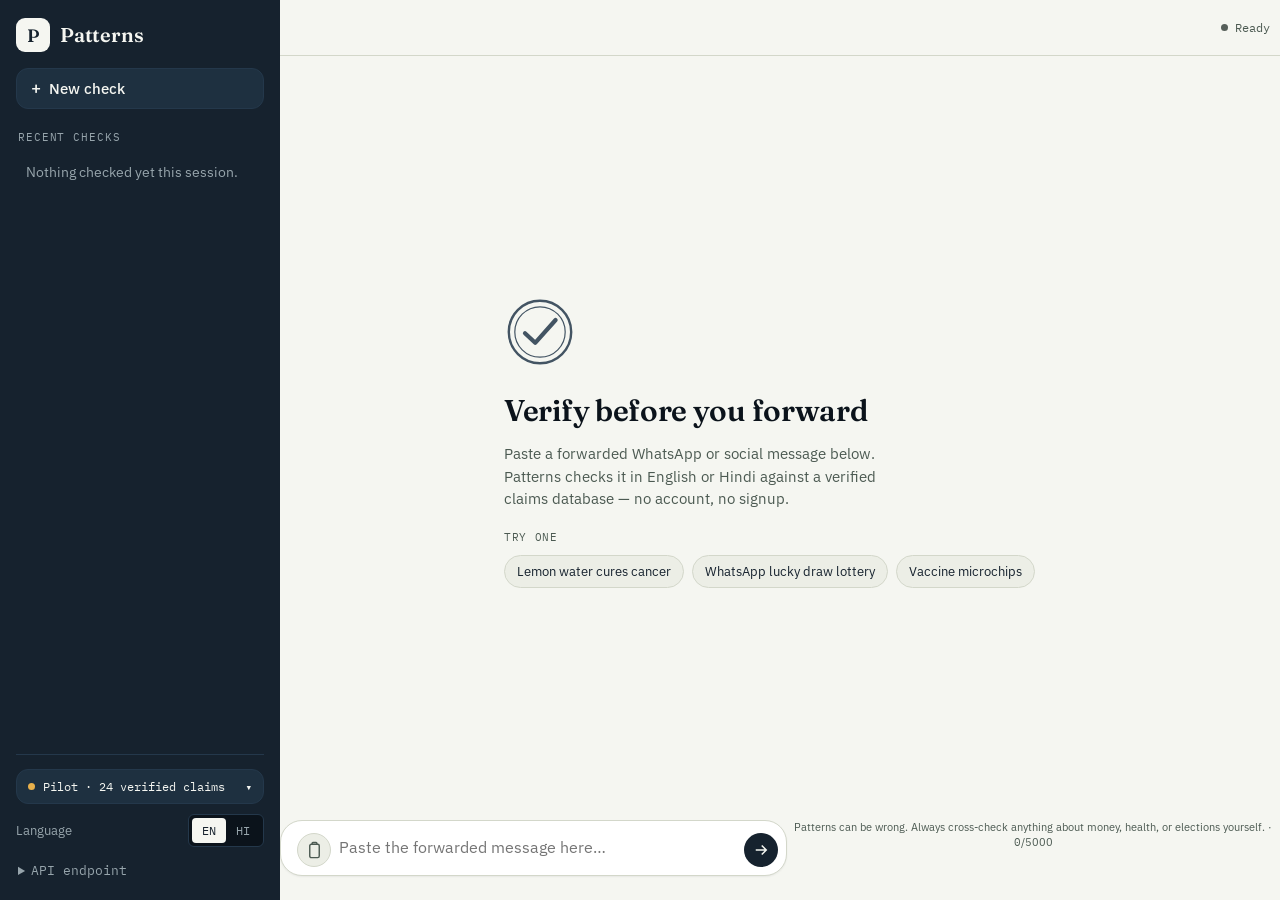
==== frontend/index.html @ f81e9f5e "Initial project setup" ====
<!doctype html>
<html lang="en">
<head>
<meta charset="utf-8" />
<meta name="viewport" content="width=device-width, initial-scale=1, viewport-fit=cover" />
<title>Patterns — Verify before you forward</title>
<meta name="description" content="Check a forwarded WhatsApp message against a verified misinformation database in English or Hindi." />
<meta name="theme-color" content="#16222E" />
<link rel="manifest" href="manifest.json" />
<link rel="icon" href="assets/icon-192.png" />
<link rel="apple-touch-icon" href="assets/icon-192.png" />
<link rel="preconnect" href="https://fonts.googleapis.com">
<link rel="preconnect" href="https://fonts.gstatic.com" crossorigin>
<link href="https://fonts.googleapis.com/css2?family=Fraunces:opsz,wght@9..144,500;9..144,600&family=IBM+Plex+Sans:wght@400;500;600&family=IBM+Plex+Sans+Devanagari:wght@400;500;600&family=IBM+Plex+Mono:wght@400;500;600&display=swap" rel="stylesheet">
<link rel="stylesheet" href="style.css">
</head>
<body>

<div class="shell" id="shell">

  <!-- ============ SIDEBAR ============ -->
  <aside class="sidebar" id="sidebar">
    <div class="sidebar-top">
      <div class="wordmark">
        <span class="wordmark-mark">P</span>
        <span class="wordmark-text">Patterns</span>
      </div>
      <button class="icon-btn sidebar-close" id="sidebarClose" aria-label="Close menu">✕</button>
    </div>

    <button class="new-check-btn" id="newCheckBtn">
      <span>+</span> New check
    </button>

    <div class="sidebar-section">
      <p class="sidebar-label">Recent checks</p>
      <ol class="history-list" id="historyList">
        <li class="history-empty" id="historyEmpty">Nothing checked yet this session.</li>
      </ol>
    </div>

    <div class="sidebar-footer">
      <button class="pilot-badge" id="pilotToggle" aria-expanded="false" aria-controls="pilotPanel">
        <span class="pilot-dot"></span>
        Pilot · 24 verified claims
        <span class="pilot-chevron">▾</span>
      </button>

      <div class="pilot-panel" id="pilotPanel" hidden>
        <p>This pilot checks forwards against <strong>24 hand-verified claims</strong> across health, financial, and communal misinformation — enough to prove the English/Hindi matching pipeline end-to-end.</p>
        <p class="pilot-panel-heading">How this scales past 24</p>
        <ul>
          <li>Auto-ingest new fact-checks from PIB Fact Check, WHO, and IFCN-verified outlets</li>
          <li>Open a submission queue so verified fact-checkers can add claims directly</li>
          <li>Move claims.json into a proper database with versioning and an audit trail</li>
          <li>Expand beyond English/Hindi to more Indian languages</li>
          <li>Use logged AI-fallback verdicts to flag which new claims to verify next</li>
        </ul>
      </div>

      <div class="lang-row">
        <span class="lang-row-label">Language</span>
        <div class="lang-toggle">
          <button id="lang-en" class="lang-btn active" data-lang="en">EN</button>
          <button id="lang-hi" class="lang-btn" data-lang="hi">HI</button>
        </div>
      </div>

      <details class="api-config">
        <summary>API endpoint</summary>
        <input id="baseUrl" type="url" value="http://localhost:8000" placeholder="https://your-api.example.com" aria-label="API base URL">
      </details>
    </div>
  </aside>

  <div class="sidebar-scrim" id="sidebarScrim"></div>

  <!-- ============ MAIN ============ -->
  <div class="main">

    <header class="topbar">
      <button class="icon-btn sidebar-open" id="sidebarOpen" aria-label="Open menu">☰</button>
      <div class="topbar-brand">
        <span class="wordmark-mark small">P</span>
        <span class="topbar-title">Patterns</span>
      </div>
      <div class="status-indicator">
        <span class="status-dot" id="status-dot"></span>
        <span id="status" class="status-text">Ready</span>
      </div>
    </header>

    <main class="thread" id="thread" aria-live="polite">
      <div class="empty-state" id="emptyState">
        <div class="empty-stamp" aria-hidden="true">
          <svg viewBox="0 0 120 120" width="72" height="72">
            <circle cx="60" cy="60" r="52" fill="none" stroke="currentColor" stroke-width="4"/>
            <circle cx="60" cy="60" r="42" fill="none" stroke="currentColor" stroke-width="2"/>
            <path d="M35 62 L52 78 L86 40" fill="none" stroke="currentColor" stroke-width="7" stroke-linecap="round" stroke-linejoin="round"/>
          </svg>
        </div>
        <h1 id="emptyHeading">Verify before you forward</h1>
        <p id="emptySub">Paste a forwarded WhatsApp or social message below. Patterns checks it in English or Hindi against a verified claims database — no account, no signup.</p>
        <div class="empty-examples" id="emptyExamples">
          <span class="empty-examples-label">Try one</span>
          <button class="example-chip" data-example="Drinking hot water with lemon every morning cures cancer.">Lemon water cures cancer</button>
          <button class="example-chip" data-example="आपने व्हाट्सएप लकी ड्रॉ में 25 लाख रुपये की लॉटरी जीती है">WhatsApp lucky draw lottery</button>
          <button class="example-chip" data-example="Vaccines contain microchips to track people.">Vaccine microchips</button>
        </div>
      </div>
    </main>

    <footer class="composer-wrap">
      <div class="composer">
        <button class="composer-icon-btn" id="pasteBtn" title="Paste from clipboard" aria-label="Paste from clipboard">
          <svg viewBox="0 0 24 24" width="19" height="19" fill="none" stroke="currentColor" stroke-width="1.8"><rect x="6" y="4" width="12" height="17" rx="2"/><path d="M9 4V3a1 1 0 0 1 1-1h4a1 1 0 0 1 1 1v1"/></svg>
        </button>
        <textarea
          id="message"
          rows="1"
          maxlength="5000"
          placeholder="Paste the forwarded message here…"
          aria-label="Message to verify"
          spellcheck="false"
        ></textarea>
        <button id="checkBtn" class="send-btn" aria-label="Check message">
          <svg viewBox="0 0 24 24" width="18" height="18" fill="none" stroke="currentColor" stroke-width="2"><path d="M5 12h14M13 6l6 6-6 6"/></svg>
        </button>
      </div>
      <p class="composer-hint">Patterns can be wrong. Always cross-check anything about money, health, or elections yourself. · <span id="charCount">0</span>/5000</p>
    </footer>

  </div>
</div>

<!-- message bubble templates -->
<template id="tpl-user-bubble">
  <div class="msg msg-user">
    <div class="bubble bubble-user"><p class="bubble-text"></p></div>
  </div>
</template>

<template id="tpl-loading-bubble">
  <div class="msg msg-assistant msg-loading">
    <div class="bubble bubble-assistant bubble-loading">
      <span class="dot"></span><span class="dot"></span><span class="dot"></span>
    </div>
  </div>
</template>

<script src="app.js"></script>
</body>
</html>
---- frontend/style.css ----
/* ==========================================================================
   PATTERNS — design tokens
   Ledger/passbook + verification-stamp language: a dark "cover" sidebar,
   a pale ledger-paper thread, and a rotated ink-stamp as the one signature
   element carrying every verdict.
   ========================================================================== */
:root {
  --ink-950: #0B131B;
  --ink-900: #16222E;
  --ink-800: #1E3040;
  --ink-700: #24384B;
  --ink-500: #4C6478;

  --paper-0: #F5F6F1;
  --paper-1: #ECEEE6;
  --paper-2: #E2E5DA;
  --line: #D3D7CA;
  --line-soft: #E6E8DF;

  --text-on-paper: #16222E;
  --text-on-paper-dim: #4C5A52;
  --text-on-ink: #F5F6F1;
  --text-on-ink-dim: #97A5AC;

  --stamp-green: #1F6F4A;
  --stamp-green-bg: #E4EFE7;
  --stamp-red: #A6362B;
  --stamp-red-bg: #F3E4E1;
  --stamp-amber: #92651E;
  --stamp-amber-bg: #F1E7D2;
  --stamp-grey: #565F5A;
  --stamp-grey-bg: #E5E7E0;

  --radius-sm: 6px;
  --radius-md: 12px;
  --radius-lg: 20px;

  --shadow-sm: 0 1px 2px rgba(11,19,27,0.06);
  --shadow-md: 0 6px 20px rgba(11,19,27,0.10);
  --shadow-lg: 0 20px 48px rgba(11,19,27,0.22);

  --font-display: 'Fraunces', Georgia, serif;
  --font-body: 'IBM Plex Sans', 'IBM Plex Sans Devanagari', system-ui, -apple-system, sans-serif;
  --font-mono: 'IBM Plex Mono', ui-monospace, Menlo, monospace;

  --topbar-h: 56px;
}

* { box-sizing: border-box; }
html, body { height: 100%; margin: 0; padding: 0; }
body {
  font-family: var(--font-body);
  font-size: 16px;
  color: var(--text-on-paper);
  background: var(--paper-0);
  line-height: 1.5;
  -webkit-font-smoothing: antialiased;
  -moz-osx-font-smoothing: grayscale;
  overscroll-behavior-y: none;
}
button { font-family: inherit; }
:focus-visible { outline: 2px solid var(--ink-700); outline-offset: 2px; }
ul, ol { margin: 0; padding: 0; }

/* ==========================================================================
   SHELL LAYOUT (mobile-first: sidebar is an off-canvas drawer)
   ========================================================================== */
.shell {
  height: 100dvh;
  display: flex;
  position: relative;
  overflow: hidden;
}

.main {
  flex: 1;
  min-width: 0;
  display: flex;
  flex-direction: column;
  height: 100%;
}

/* ---------- Sidebar ---------- */
.sidebar {
  position: fixed;
  inset: 0 auto 0 0;
  width: min(300px, 84vw);
  background: var(--ink-900);
  color: var(--text-on-ink);
  display: flex;
  flex-direction: column;
  z-index: 40;
  transform: translateX(-100%);
  transition: transform .28s cubic-bezier(.4,0,.2,1);
  padding: 18px 16px calc(16px + env(safe-area-inset-bottom));
  gap: 16px;
  overflow-y: auto;
}
.shell.sidebar-open .sidebar { transform: translateX(0); }

.sidebar-scrim {
  position: fixed;
  inset: 0;
  background: rgba(11,19,27,0.5);
  z-index: 30;
  opacity: 0;
  pointer-events: none;
  transition: opacity .28s ease;
}
.shell.sidebar-open .sidebar-scrim { opacity: 1; pointer-events: auto; }

.sidebar-top { display: flex; align-items: center; justify-content: space-between; }
.wordmark { display: flex; align-items: center; gap: 10px; }
.wordmark-mark {
  width: 34px; height: 34px; border-radius: 9px;
  background: var(--paper-0); color: var(--ink-900);
  font-family: var(--font-display); font-weight: 600; font-size: 18px;
  display: flex; align-items: center; justify-content: center;
  flex-shrink: 0;
}
.wordmark-mark.small { width: 26px; height: 26px; font-size: 14px; border-radius: 7px; }
.wordmark-text { font-family: var(--font-display); font-size: 20px; font-weight: 600; letter-spacing: -0.01em; }

.icon-btn {
  background: transparent; border: none; color: inherit;
  width: 36px; height: 36px; border-radius: 8px;
  display: flex; align-items: center; justify-content: center;
  cursor: pointer; font-size: 18px;
}
.icon-btn:hover { background: rgba(245,246,241,0.08); }
.sidebar-close { color: var(--text-on-ink); }
.sidebar-open { display: flex; }

.new-check-btn {
  display: flex; align-items: center; gap: 8px;
  background: var(--ink-800);
  border: 1px solid var(--ink-700);
  color: var(--text-on-ink);
  font-size: 14.5px; font-weight: 500;
  padding: 10px 14px; border-radius: var(--radius-md);
  cursor: pointer; text-align: left;
}
.new-check-btn:hover { background: var(--ink-700); }
.new-check-btn span:first-child { font-size: 17px; line-height: 1; }

.sidebar-section { flex: 1; display: flex; flex-direction: column; min-height: 0; }
.sidebar-label {
  font-family: var(--font-mono); text-transform: uppercase; letter-spacing: 0.08em;
  font-size: 11px; color: var(--text-on-ink-dim); margin: 4px 2px 8px;
}
.history-list { list-style: none; overflow-y: auto; display: flex; flex-direction: column; gap: 2px; }
.history-empty { font-size: 13.5px; color: var(--text-on-ink-dim); padding: 8px 10px; }
.history-item {
  display: flex; align-items: center; gap: 8px;
  padding: 9px 10px; border-radius: var(--radius-sm);
  cursor: pointer; font-size: 13.5px; color: var(--text-on-ink-dim);
}
.history-item:hover { background: rgba(245,246,241,0.07); color: var(--text-on-ink); }
.history-item .history-dot { width: 7px; height: 7px; border-radius: 50%; flex-shrink: 0; }
.history-item .history-snippet {
  overflow: hidden; text-overflow: ellipsis; white-space: nowrap;
}

.sidebar-footer { display: flex; flex-direction: column; gap: 10px; border-top: 1px solid var(--ink-700); padding-top: 14px; }

.pilot-badge {
  display: flex; align-items: center; gap: 8px;
  background: var(--ink-800); border: 1px solid var(--ink-700);
  color: var(--text-on-ink); font-family: var(--font-mono); font-size: 12px;
  padding: 9px 11px; border-radius: var(--radius-md); cursor: pointer; width: 100%;
}
.pilot-dot { width: 7px; height: 7px; border-radius: 50%; background: #E8B04B; flex-shrink: 0; }
.pilot-chevron { margin-left: auto; transition: transform .2s; font-size: 11px; }
.pilot-badge[aria-expanded="true"] .pilot-chevron { transform: rotate(180deg); }

.pilot-panel {
  background: var(--ink-950); border: 1px solid var(--ink-700); border-radius: var(--radius-md);
  padding: 13px 14px; font-size: 13px; line-height: 1.55; color: var(--text-on-ink-dim);
}
.pilot-panel p { margin: 0 0 10px; }
.pilot-panel strong { color: var(--text-on-ink); }
.pilot-panel-heading { font-family: var(--font-mono); font-size: 11px; text-transform: uppercase; letter-spacing: 0.06em; color: var(--text-on-ink); margin-bottom: 8px !important; }
.pilot-panel ul { margin: 0; padding-left: 16px; display: flex; flex-direction: column; gap: 6px; }
.pilot-panel li::marker { color: #E8B04B; }

.lang-row { display: flex; align-items: center; justify-content: space-between; }
.lang-row-label { font-size: 13px; color: var(--text-on-ink-dim); }
.lang-toggle { display: flex; background: var(--ink-950); border-radius: var(--radius-sm); padding: 3px; border: 1px solid var(--ink-700); }
.lang-btn {
  background: transparent; border: none; color: var(--text-on-ink-dim);
  font-family: var(--font-mono); font-size: 12px; padding: 5px 10px; border-radius: 4px; cursor: pointer;
}
.lang-btn.active { background: var(--paper-0); color: var(--ink-900); }

.api-config summary {
  font-size: 12.5px; color: var(--text-on-ink-dim); cursor: pointer; padding: 4px 2px;
  font-family: var(--font-mono);
}
.api-config input {
  width: 100%; margin-top: 8px; background: var(--ink-950); border: 1px solid var(--ink-700);
  color: var(--text-on-ink); padding: 8px 10px; border-radius: var(--radius-sm); font-size: 13px;
  font-family: var(--font-mono);
}

/* ---------- Topbar ---------- */
.topbar {
  height: var(--topbar-h); flex-shrink: 0;
  display: flex; align-items: center; gap: 10px;
  padding: 0 10px 0 6px;
  border-bottom: 1px solid var(--line);
  background: var(--paper-0);
  padding-top: env(safe-area-inset-top);
}
.topbar-brand { display: flex; align-items: center; gap: 8px; }
.topbar-title { font-family: var(--font-display); font-weight: 600; font-size: 16.5px; }
.topbar .status-indicator { margin-left: auto; }

.status-indicator { display: flex; align-items: center; gap: 7px; }
.status-dot { width: 7px; height: 7px; border-radius: 50%; background: var(--stamp-grey); }
.status-dot.busy { background: var(--stamp-amber); animation: pulse 1s infinite ease-in-out; }
.status-dot.done { background: var(--stamp-green); }
.status-dot.error { background: var(--stamp-red); }
.status-text { font-family: var(--font-mono); font-size: 11.5px; color: var(--text-on-paper-dim); }
@keyframes pulse { 0%,100%{opacity:1} 50%{opacity:.35} }

/* ==========================================================================
   THREAD
   ========================================================================== */
.thread {
  flex: 1; overflow-y: auto;
  padding: 20px 16px 12px;
  display: flex; flex-direction: column; gap: 18px;
}

.empty-state {
  margin: auto 0;
  max-width: 480px;
  padding: 8px 4px 4px;
  color: var(--ink-700);
}
.empty-stamp { color: var(--ink-700); opacity: 0.85; margin-bottom: 14px; }
.empty-state h1 {
  font-family: var(--font-display); font-weight: 600; font-size: clamp(24px, 6vw, 30px);
  margin: 0 0 10px; letter-spacing: -0.01em; color: var(--ink-950);
}
.empty-state p { font-size: 15px; color: var(--text-on-paper-dim); margin: 0 0 18px; max-width: 42ch; }
.empty-examples { display: flex; flex-wrap: wrap; gap: 8px; align-items: center; }
.empty-examples-label { font-family: var(--font-mono); font-size: 11px; text-transform: uppercase; letter-spacing: 0.06em; color: var(--text-on-paper-dim); width: 100%; margin-bottom: 2px; }
.example-chip {
  background: var(--paper-1); border: 1px solid var(--line); color: var(--text-on-paper);
  font-size: 13px; padding: 7px 12px; border-radius: 999px; cursor: pointer;
}
.example-chip:hover { background: var(--paper-2); }

/* ---------- Message rows ---------- */
.msg { display: flex; }
.msg-user { justify-content: flex-end; }
.msg-assistant { justify-content: flex-start; }

.bubble-user {
  max-width: 78%;
  background: var(--ink-900); color: var(--text-on-ink);
  padding: 12px 15px; border-radius: 16px 16px 4px 16px;
  font-size: 14.5px; line-height: 1.5;
}
.bubble-text { margin: 0; white-space: pre-wrap; word-break: break-word; }

.bubble-loading {
  display: flex; gap: 5px; padding: 14px 16px;
  background: var(--paper-1); border: 1px solid var(--line); border-radius: 4px 16px 16px 16px;
}
.bubble-loading .dot {
  width: 6px; height: 6px; border-radius: 50%; background: var(--ink-500);
  animation: bounce 1.1s infinite ease-in-out;
}
.bubble-loading .dot:nth-child(2) { animation-delay: .12s; }
.bubble-loading .dot:nth-child(3) { animation-delay: .24s; }
@keyframes bounce { 0%,80%,100%{ transform: translateY(0); opacity:.4 } 40%{ transform: translateY(-4px); opacity:1 } }

/* ---------- Dossier card (assistant reply) ---------- */
.dossier {
  max-width: 88%;
  background: #fff;
  border: 1px solid var(--line);
  border-radius: 4px 16px 16px 16px;
  box-shadow: var(--shadow-sm);
  overflow: hidden;
}
.dossier-head {
  display: flex; align-items: center; gap: 10px; flex-wrap: wrap;
  padding: 14px 16px 0;
}
.dossier-body { padding: 12px 16px 16px; }
.dossier-quote {
  font-size: 13.5px; color: var(--text-on-paper-dim); font-style: italic;
  margin: 0 0 10px; padding-left: 10px; border-left: 2px solid var(--line);
}
.dossier-explanation { font-size: 14.5px; line-height: 1.6; margin: 0 0 14px; }
.dossier-ai-note {
  font-size: 12.5px; color: var(--text-on-paper-dim); background: var(--paper-1);
  border-radius: var(--radius-sm); padding: 9px 11px; margin: 0 0 12px; line-height: 1.5;
}

/* ---------- The stamp: signature element ---------- */
.stamp {
  font-family: var(--font-mono);
  font-weight: 600; font-size: 12px; letter-spacing: 0.06em; text-transform: uppercase;
  padding: 6px 12px 6px 10px;
  border: 2px solid currentColor;
  border-radius: 999px 8px 999px 8px / 999px 999px 999px 8px;
  display: inline-flex; align-items: center; gap: 6px;
  transform: rotate(-2.5deg);
  position: relative;
}
.stamp::before { content: ''; width: 6px; height: 6px; border-radius: 50%; background: currentColor; }
.stamp.true       { color: var(--stamp-green); background: var(--stamp-green-bg); }
.stamp.false      { color: var(--stamp-red);   background: var(--stamp-red-bg); }
.stamp.misleading { color: var(--stamp-amber); background: var(--stamp-amber-bg); }
.stamp.unverified { color: var(--stamp-grey);  background: var(--stamp-grey-bg); }

.source-tag {
  font-family: var(--font-mono); font-size: 10.5px; text-transform: uppercase; letter-spacing: 0.05em;
  color: var(--text-on-paper-dim); background: var(--paper-1);
  padding: 5px 9px; border-radius: 999px;
}

.confidence-block { margin: 0 0 12px; }
.confidence-head { display: flex; justify-content: space-between; font-family: var(--font-mono); font-size: 11px; color: var(--text-on-paper-dim); margin-bottom: 5px; }
.confidence-track { height: 5px; border-radius: 3px; background: var(--paper-2); overflow: hidden; }
.confidence-fill { height: 100%; border-radius: 3px; background: var(--ink-700); transition: width .4s ease; }

.manual-check-warning {
  font-size: 13px; color: var(--stamp-amber); background: var(--stamp-amber-bg);
  border-radius: var(--radius-sm); padding: 9px 11px; margin: 0 0 12px; line-height: 1.5;
}

.dossier-actions { display: flex; gap: 8px; align-items: center; flex-wrap: wrap; }
.dossier-link {
  font-size: 13px; color: var(--ink-700); text-decoration: none; font-weight: 500;
  border-bottom: 1px solid var(--line);
}
.dossier-link:hover { border-color: var(--ink-700); }
.copy-btn {
  margin-left: auto;
  font-family: var(--font-mono); font-size: 11px;
  background: var(--paper-1); border: 1px solid var(--line); color: var(--text-on-paper-dim);
  padding: 6px 10px; border-radius: var(--radius-sm); cursor: pointer;
}
.copy-btn:hover { background: var(--paper-2); }
.copy-btn.copied { color: var(--stamp-green); border-color: var(--stamp-green); }

/* ---------- Checklist card ---------- */
.checklist-card {
  max-width: 88%; background: var(--paper-1); border: 1px solid var(--line);
  border-radius: 4px 16px 16px 16px; padding: 14px 16px;
}
.checklist-lead { font-size: 13.5px; margin: 0 0 12px; color: var(--text-on-paper-dim); }
.checklist-heading { font-family: var(--font-mono); font-size: 11px; text-transform: uppercase; letter-spacing: 0.06em; color: var(--ink-900); margin: 0 0 8px; }
.checklist { list-style: none; display: flex; flex-direction: column; gap: 9px; }
.checklist li {
  font-size: 13.5px; line-height: 1.5; padding-left: 24px; position: relative; counter-increment: item;
}
.checklist { counter-reset: item; }
.checklist li::before {
  content: counter(item);
  position: absolute; left: 0; top: 0.5px;
  width: 17px; height: 17px; border-radius: 50%;
  background: var(--ink-900); color: var(--text-on-ink);
  font-family: var(--font-mono); font-size: 10px; font-weight: 600;
  display: flex; align-items: center; justify-content: center;
}

.error-card {
  max-width: 88%; background: var(--stamp-red-bg); border: 1px solid var(--stamp-red);
  color: var(--stamp-red); border-radius: 4px 16px 16px 16px; padding: 12px 15px; font-size: 13.5px;
}

/* ==========================================================================
   COMPOSER
   ========================================================================== */
.composer-wrap {
  flex-shrink: 0;
  padding: 10px 12px calc(10px + env(safe-area-inset-bottom));
  background: linear-gradient(to top, var(--paper-0) 60%, transparent);
}
.composer {
  display: flex; align-items: flex-end; gap: 6px;
  background: #fff; border: 1.5px solid var(--line);
  border-radius: 22px; padding: 6px 6px 6px 10px;
  box-shadow: var(--shadow-sm);
}
.composer:focus-within { border-color: var(--ink-700); }
.composer textarea {
  flex: 1; border: none; outline: none; resize: none;
  font-family: var(--font-body); font-size: 15px; line-height: 1.4;
  max-height: 140px; padding: 8px 2px; background: transparent; color: var(--text-on-paper);
}
.composer-icon-btn {
  flex-shrink: 0; width: 34px; height: 34px; border-radius: 50%;
  background: var(--paper-1); border: 1px solid var(--line); color: var(--text-on-paper-dim);
  display: flex; align-items: center; justify-content: center; cursor: pointer;
}
.composer-icon-btn:hover { background: var(--paper-2); }
.send-btn {
  flex-shrink: 0; width: 34px; height: 34px; border-radius: 50%;
  background: var(--ink-900); color: var(--text-on-ink); border: none;
  display: flex; align-items: center; justify-content: center; cursor: pointer;
  transition: background .15s;
}
.send-btn:hover:not(:disabled) { background: var(--ink-700); }
.send-btn:disabled { opacity: 0.4; cursor: default; }
.composer-hint {
  font-size: 11px; color: var(--text-on-paper-dim); text-align: center;
  margin: 8px 6px 0; line-height: 1.4;
}
#charCount { font-family: var(--font-mono); }

/* ==========================================================================
   DESKTOP (≥900px): sidebar docked, no drawer/scrim
   ========================================================================== */
@media (min-width: 900px) {
  .sidebar {
    position: static;
    transform: none;
    width: 280px;
    flex-shrink: 0;
  }
  .sidebar-scrim { display: none; }
  .sidebar-close { display: none; }
  .sidebar-open { display: none; }

  .topbar { padding-left: 20px; }
  .topbar-brand { display: none; }

  .thread { padding: 32px 0 16px; align-items: center; }
  .thread > * { width: 100%; max-width: 720px; }
  .empty-state { max-width: 560px; }

  .composer-wrap { padding: 12px 0 24px; display: flex; justify-content: center; }
  .composer-wrap > * { width: 100%; max-width: 720px; margin: 0 auto; }
  .composer { padding: 8px 8px 8px 16px; }
  .composer textarea { font-size: 15.5px; }

  .bubble-user, .dossier, .checklist-card, .error-card { max-width: 72%; }
}

@media (min-width: 900px) and (max-width: 1099px) {
  .sidebar { width: 248px; }
}

/* Reduced motion */
@media (prefers-reduced-motion: reduce) {
  * { animation-duration: 0.001ms !important; transition-duration: 0.001ms !important; }
}
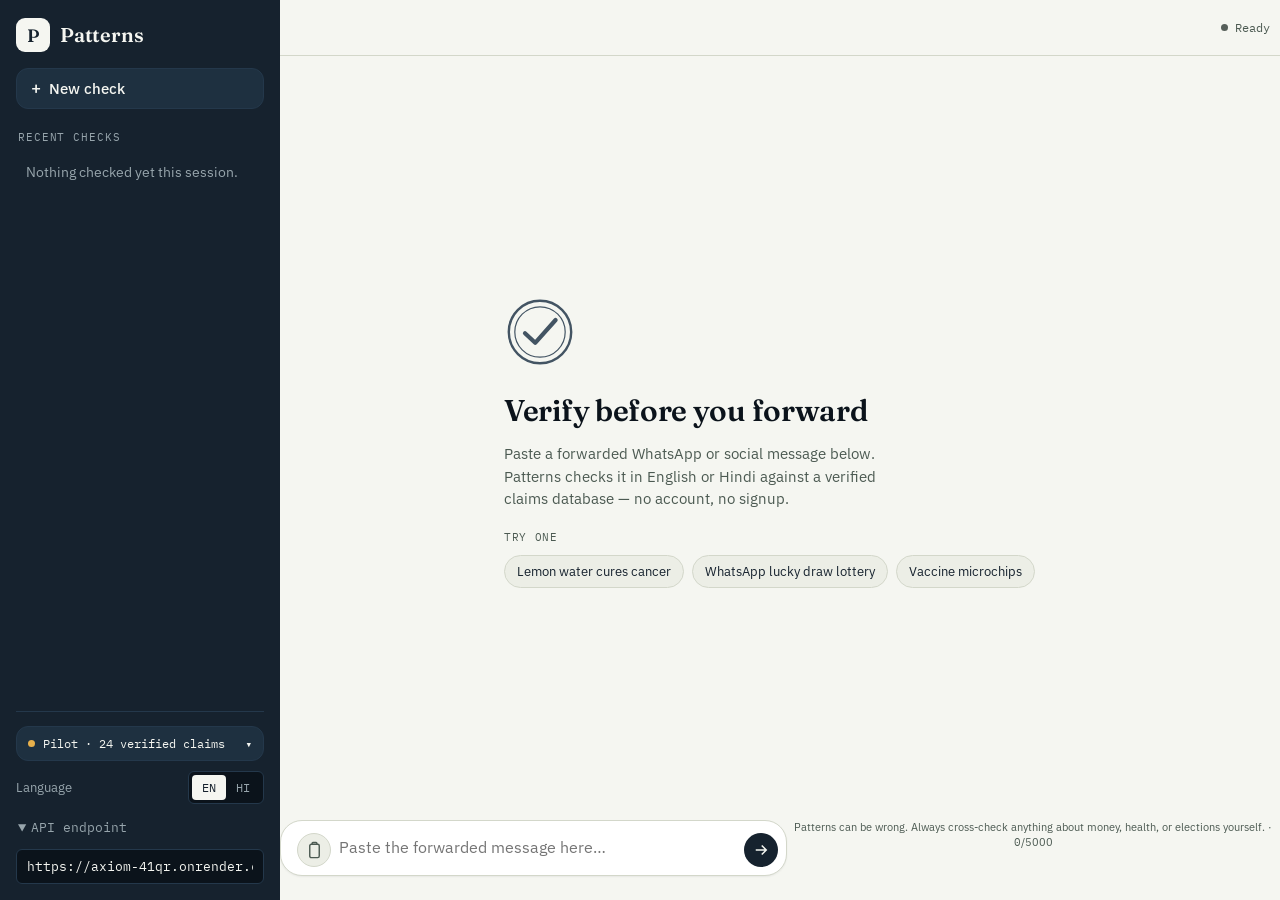
==== commit a22bcc99: "Remove API logic - use direct verification with 24 claims" ====
--- a/frontend/index.html
+++ b/frontend/index.html
@@ -66,9 +66,9 @@
         </div>
       </div>
 
-      <details class="api-config">
+      <details class="api-config" open>
         <summary>API endpoint</summary>
-        <input id="baseUrl" type="url" value="http://localhost:8000" placeholder="https://your-api.example.com" aria-label="API base URL">
+        <input id="baseUrl" type="url" value="https://axiom-41qr.onrender.com" placeholder="https://your-api.example.com" aria-label="API base URL">
       </details>
     </div>
   </aside>
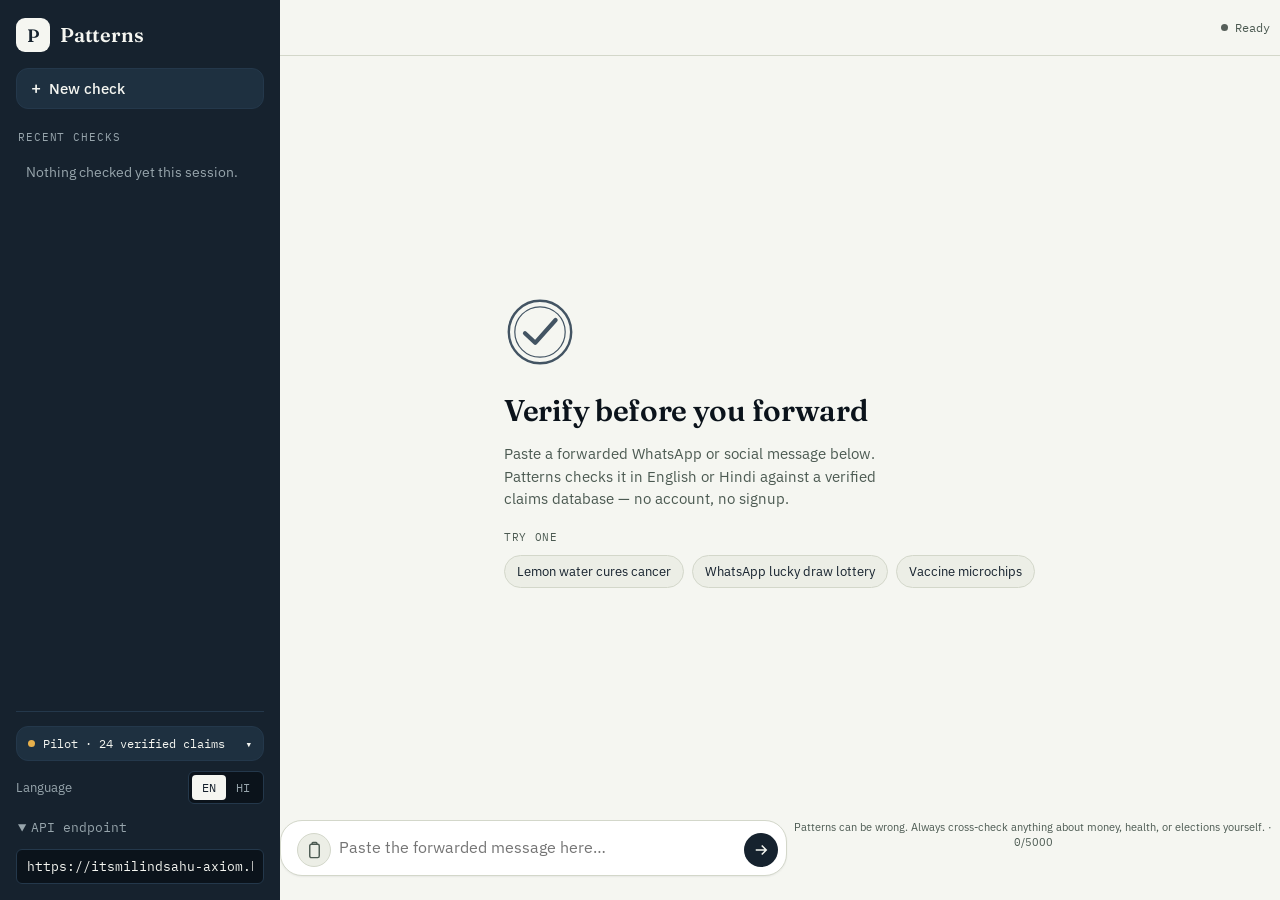
==== commit 5b0fafa3: "feat: migrate backend to HF Spaces, fix Dockerfile, update API URL" ====
--- a/frontend/index.html
+++ b/frontend/index.html
@@ -68,7 +68,7 @@
 
       <details class="api-config" open>
         <summary>API endpoint</summary>
-        <input id="baseUrl" type="url" value="https://axiom-41qr.onrender.com" placeholder="https://your-api.example.com" aria-label="API base URL">
+        <input id="baseUrl" type="url" value="https://itsmilindsahu-axiom.hf.space" placeholder="https://your-api.example.com" aria-label="API base URL">
       </details>
     </div>
   </aside>
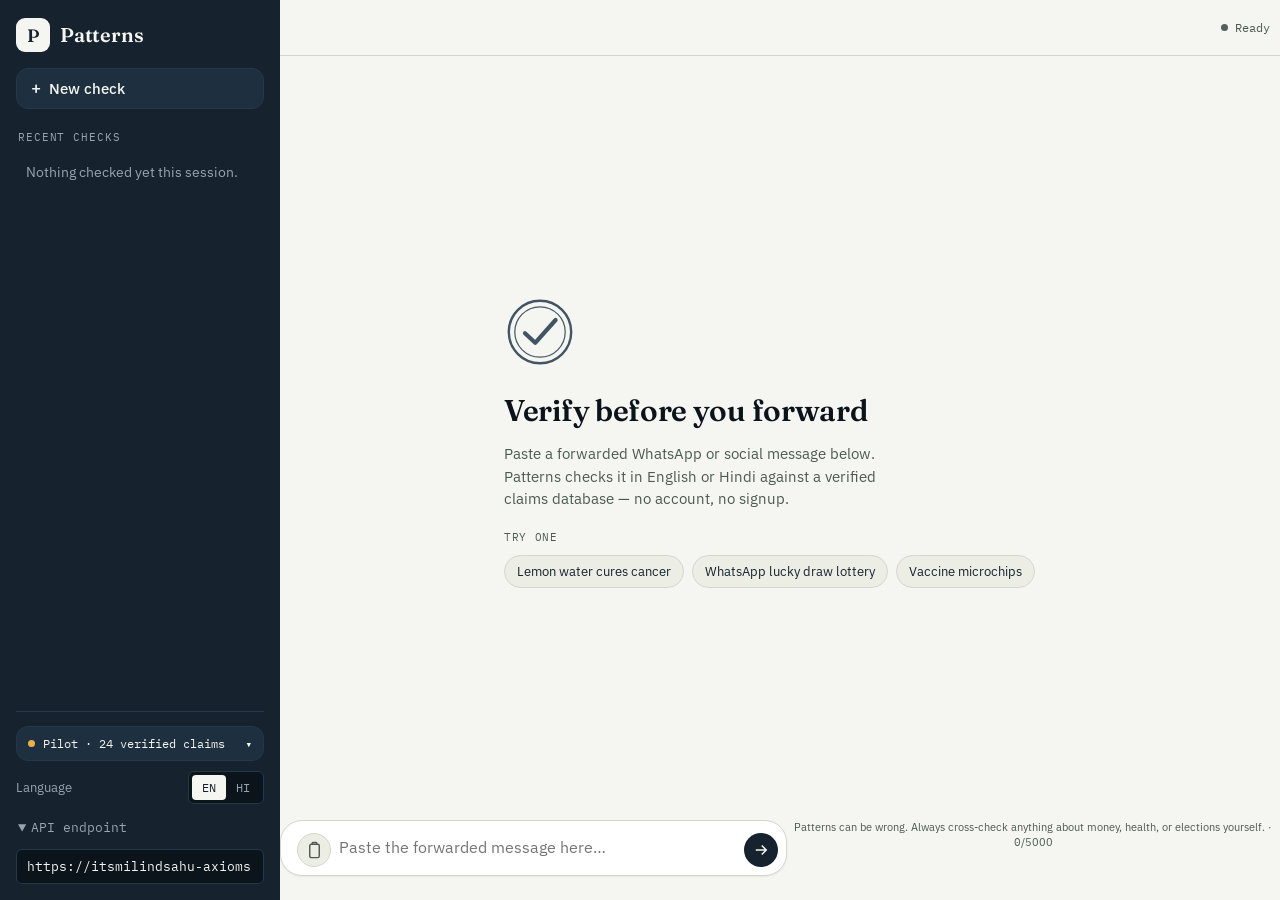
==== commit 102028b4: "fix: update API URL to match HF space name 'axioms'" ====
--- a/frontend/index.html
+++ b/frontend/index.html
@@ -68,7 +68,7 @@
 
       <details class="api-config" open>
         <summary>API endpoint</summary>
-        <input id="baseUrl" type="url" value="https://itsmilindsahu-axiom.hf.space" placeholder="https://your-api.example.com" aria-label="API base URL">
+        <input id="baseUrl" type="url" value="https://itsmilindsahu-axioms.hf.space" placeholder="https://your-api.example.com" aria-label="API base URL">
       </details>
     </div>
   </aside>
